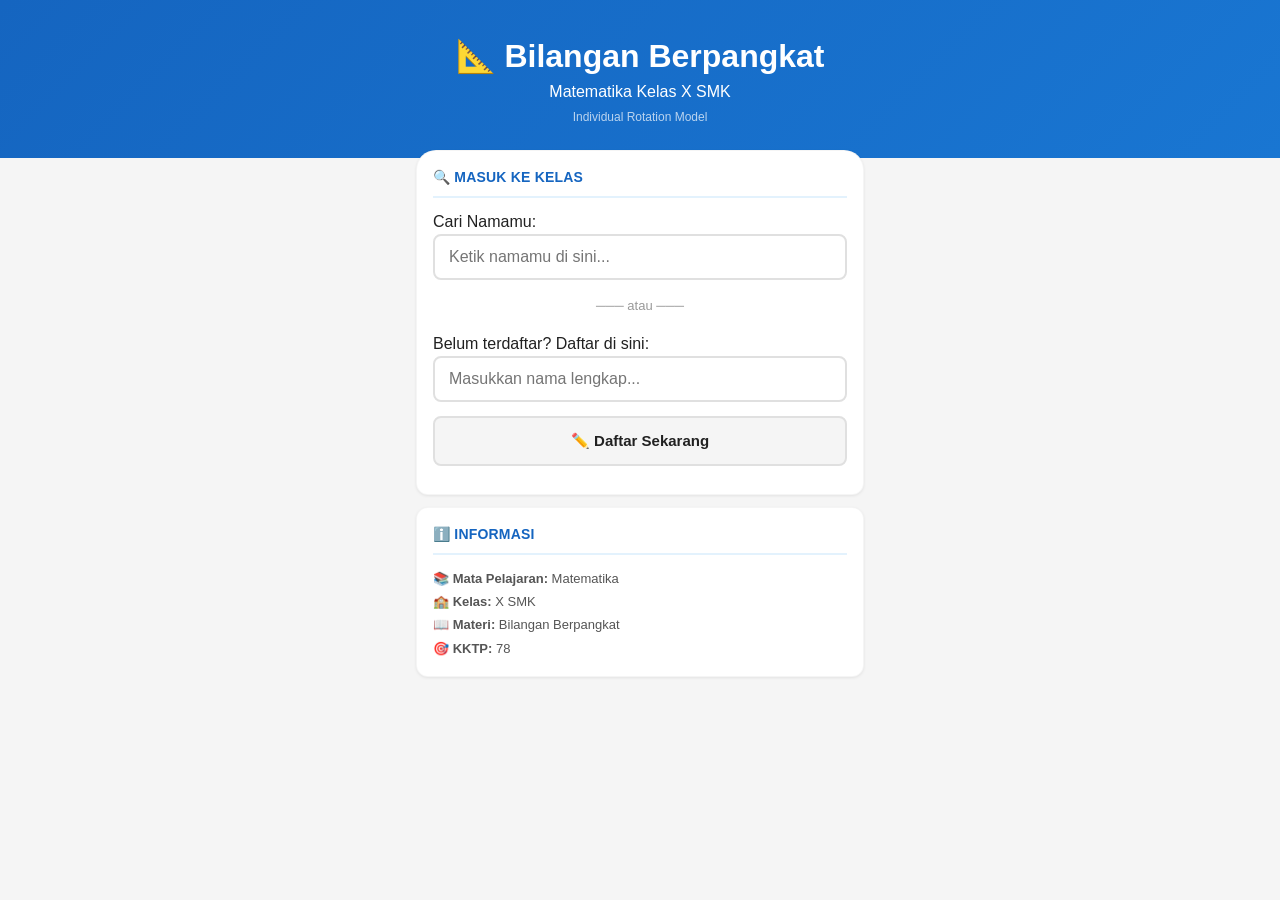
==== index.html @ 98e9d715 "Add files via upload" ====
<!DOCTYPE html>
<html lang="id">
<head>
  <meta charset="UTF-8">
  <meta name="viewport" 
    content="width=device-width, initial-scale=1.0">
  <title>Login – Bilangan Berpangkat</title>
  <link rel="stylesheet" href="assets/css/style.css">
</head>
<body>

<!-- HERO -->
<div class="hero">
  <h1>📐 Bilangan Berpangkat</h1>
  <p>Matematika Kelas X SMK</p>
  <p style="font-size:12px;margin-top:4px;opacity:0.7">
    Individual Rotation Model
  </p>
</div>

<!-- KONTEN -->
<div class="container">

  <!-- CARD LOGIN -->
  <div class="card" style="margin-top:-20px;
    border-radius:20px 20px 12px 12px;">
    
    <div class="card-title">🔍 Masuk ke Kelas</div>
    
    <!-- SEARCH -->
    <div class="form-group">
      <label>Cari Namamu:</label>
      <input 
        type="text" 
        id="inputCari"
        class="form-control"
        placeholder="Ketik namamu di sini..."
        autocomplete="off"
        oninput="handleCari(this.value)"
      >
      
      <!-- Hasil pencarian -->
      <div class="search-results" id="hasilCari"></div>
    </div>
    
    <!-- Nama yang dipilih -->
    <div id="namaTerpilih" style="display:none">
      <div class="alert alert-success">
        <span>👤</span>
        <span id="textNamaTerpilih"></span>
        <button 
          onclick="batalPilih()" 
          style="margin-left:auto;background:none;
            border:none;cursor:pointer;color:inherit">
          ✕
        </button>
      </div>
      <button 
        class="btn btn-primary" 
        onclick="masuk()">
        🚀 Masuk Sekarang
      </button>
    </div>
    
    <!-- Divider -->
    <div style="text-align:center;color:#999;
      font-size:13px;margin:16px 0">
      ─── atau ───
    </div>
    
    <!-- DAFTAR BARU -->
    <div class="form-group">
      <label>Belum terdaftar? Daftar di sini:</label>
      <input 
        type="text" 
        id="inputDaftar"
        class="form-control"
        placeholder="Masukkan nama lengkap..."
        maxlength="50"
      >
    </div>
    
    <button 
      class="btn btn-secondary" 
      onclick="daftar()">
      ✏️ Daftar Sekarang
    </button>
    
    <!-- Status -->
    <div id="statusLogin" style="margin-top:12px"></div>
    
  </div>
  
  <!-- INFO -->
  <div class="card">
    <div class="card-title">ℹ️ Informasi</div>
    <div style="font-size:13px;color:#555;
      line-height:1.8">
      <p>📚 <strong>Mata Pelajaran:</strong> Matematika</p>
      <p>🏫 <strong>Kelas:</strong> X SMK</p>
      <p>📖 <strong>Materi:</strong> Bilangan Berpangkat</p>
      <p>🎯 <strong>KKTP:</strong> 78</p>
    </div>
  </div>
  
</div>

<script src="assets/js/config.js"></script>
<script src="assets/js/api.js"></script>
<script src="assets/js/main.js"></script>
<script>

// Cek jika sudah login
window.onload = function() {
  const nama = APP.getSiswa();
  if (nama) {
    APP.goTo('dashboard.html');
  }
};

let namaTerpilih = '';
let debounceTimer;

// Handle input pencarian
async function handleCari(value) {
  clearTimeout(debounceTimer);
  batalPilih();
  
  const hasilEl = document.getElementById('hasilCari');
  
  if (value.length < 2) {
    hasilEl.classList.remove('show');
    hasilEl.innerHTML = '';
    return;
  }
  
  debounceTimer = setTimeout(async () => {
    hasilEl.innerHTML = `
      <div class="search-item" style="color:#999">
        🔍 Mencari...
      </div>
    `;
    hasilEl.classList.add('show');
    
    const result = await API.cariSiswa(value);
    
    if (result.status === 'success' && result.data.length > 0) {
      hasilEl.innerHTML = result.data.map(s => `
        <div class="search-item" 
          onclick="pilihSiswa('${s.nama}')">
          👤 ${s.nama}
        </div>
      `).join('');
    } else {
      hasilEl.innerHTML = `
        <div class="search-item" style="color:#999">
          😔 Nama tidak ditemukan. 
          Silakan daftar di bawah.
        </div>
      `;
    }
  }, 400);
}

// Pilih siswa dari hasil pencarian
function pilihSiswa(nama) {
  namaTerpilih = nama;
  document.getElementById('inputCari').value = nama;
  document.getElementById('hasilCari')
    .classList.remove('show');
  
  document.getElementById('textNamaTerpilih')
    .textContent = `Halo, ${nama}! 👋`;
  document.getElementById('namaTerpilih')
    .style.display = 'block';
}

// Batal pilih
function batalPilih() {
  namaTerpilih = '';
  document.getElementById('namaTerpilih')
    .style.display = 'none';
}

// Masuk
async function masuk() {
  if (!namaTerpilih) {
    APP.showToast('Pilih nama terlebih dahulu!', 'error');
    return;
  }
  
  APP.showLoading('statusLogin', 'Masuk...');
  APP.setSiswa(namaTerpilih);
  APP.goTo('dashboard.html');
}

// Daftar baru
async function daftar() {
  const nama = document.getElementById('inputDaftar')
    .value.trim();
  
  if (!nama || nama.length < 3) {
    APP.showError('statusLogin', 
      'Nama minimal 3 karakter');
    return;
  }
  
  APP.showLoading('statusLogin', 'Mendaftar...');
  
  const result = await API.daftarSiswa(nama);
  
  if (result.status === 'success' || 
      result.status === 'exists') {
    APP.showSuccess('statusLogin', 
      `✅ ${result.message}`);
    
    setTimeout(() => {
      APP.setSiswa(nama);
      APP.goTo('dashboard.html');
    }, 1000);
  } else {
    APP.showError('statusLogin', result.message);
  }
}

// Tutup hasil pencarian saat klik luar
document.addEventListener('click', function(e) {
  const hasilEl = document.getElementById('hasilCari');
  if (!e.target.closest('#inputCari') && 
      !e.target.closest('#hasilCari')) {
    hasilEl.classList.remove('show');
  }
});

</script>
</body>
</html>
---- assets/css/style.css ----
/* ============================================
   STYLE.CSS
   Mobile-First Design - Individual Rotation Model
   Tanpa Emoji - Clean UI
   ============================================ */

/* === RESET === */
*, *::before, *::after {
  margin: 0;
  padding: 0;
  box-sizing: border-box;
  -webkit-tap-highlight-color: transparent;
}

:root {
  --primary: #1565C0;
  --primary-dark: #0D47A1;
  --primary-light: #E3F2FD;
  --secondary: #FF8F00;
  --success: #2E7D32;
  --success-light: #E8F5E9;
  --error: #C62828;
  --error-light: #FFEBEE;
  --warning: #EF6C00;
  --warning-light: #FFF3E0;
  --text: #212121;
  --text-secondary: #757575;
  --text-hint: #9E9E9E;
  --border: #E0E0E0;
  --bg: #F5F5F5;
  --white: #FFFFFF;
  --shadow-sm: 0 1px 3px rgba(0,0,0,0.08);
  --shadow: 0 2px 6px rgba(0,0,0,0.1);
  --shadow-lg: 0 4px 12px rgba(0,0,0,0.12);
  --radius: 12px;
  --radius-sm: 8px;
  --radius-xs: 6px;
  --font: -apple-system, BlinkMacSystemFont,
    'Segoe UI', Roboto, Oxygen, Ubuntu, sans-serif;
  --safe-top: env(safe-area-inset-top, 0px);
  --safe-bottom: env(safe-area-inset-bottom, 0px);
}

html {
  font-size: 16px;
  -webkit-text-size-adjust: 100%;
}

body {
  font-family: var(--font);
  background: var(--bg);
  color: var(--text);
  min-height: 100vh;
  min-height: 100dvh;
  line-height: 1.5;
  overflow-x: hidden;
  padding-bottom: var(--safe-bottom);
}

/* === HEADER (Mobile Sticky) === */
.header {
  background: var(--primary);
  color: var(--white);
  padding: calc(12px + var(--safe-top)) 16px 12px;
  display: flex;
  align-items: center;
  justify-content: space-between;
  position: sticky;
  top: 0;
  z-index: 100;
  box-shadow: var(--shadow);
}

.header-left {
  flex: 1;
  min-width: 0;
}

.header-title {
  font-size: 16px;
  font-weight: 700;
  white-space: nowrap;
  overflow: hidden;
  text-overflow: ellipsis;
}

.header-sub {
  font-size: 11px;
  opacity: 0.8;
  margin-top: 1px;
}

.btn-back, .btn-header {
  background: rgba(255,255,255,0.15);
  border: none;
  color: var(--white);
  padding: 8px 14px;
  border-radius: 20px;
  cursor: pointer;
  font-size: 13px;
  font-weight: 600;
  font-family: var(--font);
  white-space: nowrap;
  transition: background 0.2s;
  -webkit-appearance: none;
}

.btn-back:active, .btn-header:active {
  background: rgba(255,255,255,0.25);
}

/* === CONTAINER (Mobile) === */
.container {
  width: 100%;
  max-width: 480px;
  margin: 0 auto;
  padding: 12px 16px;
}

.container-wide {
  width: 100%;
  max-width: 768px;
  margin: 0 auto;
  padding: 12px 16px;
}

/* === CARD === */
.card {
  background: var(--white);
  border-radius: var(--radius);
  padding: 16px;
  margin-bottom: 12px;
  box-shadow: var(--shadow-sm);
  border: 1px solid rgba(0,0,0,0.04);
}

.card-title {
  font-size: 14px;
  font-weight: 700;
  color: var(--primary);
  margin-bottom: 12px;
  padding-bottom: 8px;
  border-bottom: 2px solid var(--primary-light);
  letter-spacing: 0.2px;
  text-transform: uppercase;
}

/* === HERO === */
.hero {
  background: linear-gradient(135deg, var(--primary), #1976D2);
  color: var(--white);
  padding: calc(32px + var(--safe-top)) 20px 32px;
  text-align: center;
}

.hero-title {
  font-size: 22px;
  font-weight: 800;
  margin-bottom: 4px;
}

.hero-sub {
  font-size: 13px;
  opacity: 0.85;
}

.hero-badge {
  display: inline-block;
  background: rgba(255,255,255,0.2);
  padding: 4px 12px;
  border-radius: 20px;
  font-size: 11px;
  margin-top: 8px;
  letter-spacing: 0.5px;
}

/* === FORM === */
.form-group {
  margin-bottom: 14px;
}

.form-label {
  display: block;
  font-size: 13px;
  font-weight: 600;
  color: var(--text-secondary);
  margin-bottom: 6px;
}

.form-control {
  width: 100%;
  padding: 12px 14px;
  border: 2px solid var(--border);
  border-radius: var(--radius-sm);
  font-size: 16px;
  font-family: var(--font);
  background: var(--white);
  color: var(--text);
  transition: border-color 0.2s;
  -webkit-appearance: none;
  appearance: none;
}

.form-control:focus {
  outline: none;
  border-color: var(--primary);
  box-shadow: 0 0 0 3px var(--primary-light);
}

textarea.form-control {
  resize: vertical;
  min-height: 80px;
  line-height: 1.5;
}

/* === BUTTONS === */
.btn {
  display: flex;
  align-items: center;
  justify-content: center;
  gap: 6px;
  padding: 14px 20px;
  border: none;
  border-radius: var(--radius-sm);
  font-size: 15px;
  font-weight: 600;
  cursor: pointer;
  width: 100%;
  font-family: var(--font);
  transition: transform 0.1s, opacity 0.2s;
  -webkit-appearance: none;
  text-decoration: none;
  line-height: 1.2;
}

.btn:active {
  transform: scale(0.98);
}

.btn-primary {
  background: var(--primary);
  color: var(--white);
}

.btn-secondary {
  background: var(--bg);
  color: var(--text);
  border: 2px solid var(--border);
}

.btn-success {
  background: var(--success);
  color: var(--white);
}

.btn-error {
  background: var(--error);
  color: var(--white);
}

.btn-outline {
  background: transparent;
  color: var(--primary);
  border: 2px solid var(--primary);
}

.btn-sm {
  padding: 8px 14px;
  font-size: 13px;
  width: auto;
  display: inline-flex;
}

.btn:disabled {
  opacity: 0.5;
  pointer-events: none;
}

.btn-row {
  display: flex;
  gap: 8px;
}

.btn-row .btn {
  flex: 1;
}

/* === BADGE === */
.badge {
  display: inline-block;
  padding: 3px 10px;
  border-radius: 20px;
  font-size: 11px;
  font-weight: 700;
  letter-spacing: 0.3px;
  white-space: nowrap;
  vertical-align: middle;
}

.badge-primary { background: var(--primary-light); color: var(--primary); }
.badge-success { background: var(--success-light); color: var(--success); }
.badge-error   { background: var(--error-light); color: var(--error); }
.badge-warning { background: var(--warning-light); color: var(--warning); }
.badge-gray    { background: #EEEEEE; color: var(--text-secondary); }
.badge-fill-success { background: var(--success); color: white; }
.badge-fill-error   { background: var(--error); color: white; }
.badge-fill-primary { background: var(--primary); color: white; }

/* === ALERT === */
.alert {
  padding: 12px 14px;
  border-radius: var(--radius-sm);
  margin-bottom: 12px;
  font-size: 13px;
  line-height: 1.5;
  display: flex;
  align-items: flex-start;
  gap: 10px;
}

.alert-icon {
  width: 20px;
  height: 20px;
  border-radius: 50%;
  display: flex;
  align-items: center;
  justify-content: center;
  font-size: 11px;
  font-weight: 700;
  flex-shrink: 0;
  margin-top: 1px;
}

.alert-success { background: var(--success-light); color: var(--success); }
.alert-success .alert-icon { background: var(--success); color: white; }

.alert-error   { background: var(--error-light); color: var(--error); }
.alert-error .alert-icon { background: var(--error); color: white; }

.alert-warning { background: var(--warning-light); color: var(--warning); }
.alert-warning .alert-icon { background: var(--warning); color: white; }

.alert-info    { background: var(--primary-light); color: var(--primary); }
.alert-info .alert-icon { background: var(--primary); color: white; }

/* === LOADING === */
.loading {
  text-align: center;
  padding: 40px 16px;
  color: var(--text-hint);
}

.spinner {
  width: 32px;
  height: 32px;
  border: 3px solid var(--primary-light);
  border-top-color: var(--primary);
  border-radius: 50%;
  animation: spin 0.7s linear infinite;
  margin: 0 auto 10px;
}

@keyframes spin {
  to { transform: rotate(360deg); }
}

.loading-text {
  font-size: 13px;
}

/* === TOAST === */
.toast {
  position: fixed;
  bottom: calc(20px + var(--safe-bottom));
  left: 16px;
  right: 16px;
  max-width: 400px;
  margin: 0 auto;
  background: var(--text);
  color: var(--white);
  padding: 14px 18px;
  border-radius: var(--radius-sm);
  font-size: 14px;
  z-index: 9999;
  transform: translateY(100px);
  opacity: 0;
  transition: all 0.3s;
  text-align: center;
  box-shadow: var(--shadow-lg);
}

.toast.show {
  transform: translateY(0);
  opacity: 1;
}

.toast-success { background: var(--success); }
.toast-error   { background: var(--error); }

/* === SEARCH === */
.search-box {
  position: relative;
}

.search-results {
  position: absolute;
  left: 0;
  right: 0;
  top: 100%;
  background: var(--white);
  border: 2px solid var(--primary);
  border-top: none;
  border-radius: 0 0 var(--radius-sm) var(--radius-sm);
  max-height: 200px;
  overflow-y: auto;
  z-index: 50;
  display: none;
  box-shadow: var(--shadow-lg);
  -webkit-overflow-scrolling: touch;
}

.search-results.show {
  display: block;
}

.search-item {
  padding: 14px 16px;
  cursor: pointer;
  border-bottom: 1px solid #f5f5f5;
  font-size: 15px;
  transition: background 0.15s;
}

.search-item:active {
  background: var(--primary-light);
}

.search-item:last-child {
  border-bottom: none;
}

.search-hint {
  padding: 14px 16px;
  font-size: 13px;
  color: var(--text-hint);
  text-align: center;
}

/* === DIVIDER === */
.divider {
  display: flex;
  align-items: center;
  gap: 12px;
  margin: 16px 0;
  color: var(--text-hint);
  font-size: 12px;
}

.divider::before, .divider::after {
  content: '';
  flex: 1;
  height: 1px;
  background: var(--border);
}

/* === SELECTED NAME === */
.selected-name {
  display: flex;
  align-items: center;
  gap: 10px;
  padding: 12px 14px;
  background: var(--success-light);
  border: 2px solid var(--success);
  border-radius: var(--radius-sm);
  margin-bottom: 12px;
}

.selected-name-text {
  flex: 1;
  font-size: 14px;
  font-weight: 600;
  color: var(--success);
}

.selected-name-close {
  background: none;
  border: none;
  color: var(--success);
  font-size: 18px;
  cursor: pointer;
  padding: 4px;
  line-height: 1;
}

/* === PROGRESS BAR === */
.progress-bar {
  background: #E0E0E0;
  border-radius: 10px;
  height: 6px;
  overflow: hidden;
}

.progress-fill {
  height: 100%;
  border-radius: 10px;
  background: var(--primary);
  transition: width 0.4s ease;
}

.progress-label {
  display: flex;
  justify-content: space-between;
  font-size: 12px;
  color: var(--text-hint);
  margin-bottom: 4px;
}

/* === STATS === */
.stats-row {
  display: grid;
  grid-template-columns: repeat(3, 1fr);
  gap: 8px;
}

.stat-box {
  background: var(--white);
  border: 1px solid var(--border);
  border-radius: var(--radius-sm);
  padding: 12px 8px;
  text-align: center;
}

.stat-value {
  font-size: 24px;
  font-weight: 800;
  line-height: 1.2;
}

.stat-label {
  font-size: 10px;
  color: var(--text-hint);
  margin-top: 2px;
  text-transform: uppercase;
  letter-spacing: 0.5px;
}

/* === SESI CARD === */
.sesi-item {
  border: 2px solid var(--border);
  border-radius: var(--radius-sm);
  padding: 14px;
  margin-bottom: 8px;
  transition: all 0.2s;
}

.sesi-item.aktif {
  border-color: var(--primary);
  background: var(--primary-light);
}

.sesi-item.selesai {
  border-color: var(--success);
  background: var(--success-light);
  opacity: 0.85;
}

.sesi-header {
  display: flex;
  align-items: center;
  justify-content: space-between;
  margin-bottom: 4px;
}

.sesi-label {
  font-size: 11px;
  font-weight: 700;
  color: var(--text-hint);
  text-transform: uppercase;
  letter-spacing: 0.5px;
}

.sesi-name {
  font-size: 14px;
  font-weight: 600;
  color: var(--text);
}

.sesi-hint {
  font-size: 12px;
  color: var(--text-hint);
  margin-top: 4px;
}

/* === SOAL === */
.soal-item {
  background: var(--white);
  border: 1px solid var(--border);
  border-radius: var(--radius);
  padding: 16px;
  margin-bottom: 12px;
}

.soal-number {
  font-size: 11px;
  font-weight: 700;
  color: var(--primary);
  text-transform: uppercase;
  letter-spacing: 0.5px;
  margin-bottom: 8px;
}

.soal-text {
  font-size: 15px;
  line-height: 1.6;
  margin-bottom: 14px;
  color: var(--text);
}

.opsi-list {
  list-style: none;
}

.opsi-item {
  margin-bottom: 6px;
}

.opsi-item input[type="radio"] {
  display: none;
}

.opsi-label {
  display: flex;
  align-items: center;
  gap: 10px;
  padding: 12px 14px;
  border: 2px solid var(--border);
  border-radius: var(--radius-sm);
  cursor: pointer;
  font-size: 14px;
  transition: all 0.15s;
  -webkit-user-select: none;
  user-select: none;
}

.opsi-label:active {
  transform: scale(0.98);
}

.opsi-letter {
  width: 28px;
  height: 28px;
  border-radius: 50%;
  background: var(--bg);
  display: flex;
  align-items: center;
  justify-content: center;
  font-weight: 700;
  font-size: 13px;
  color: var(--text-secondary);
  flex-shrink: 0;
  transition: all 0.15s;
}

.opsi-item input:checked + .opsi-label {
  border-color: var(--primary);
  background: var(--primary-light);
}

.opsi-item input:checked + .opsi-label .opsi-letter {
  background: var(--primary);
  color: var(--white);
}

/* === PERTEMUAN STATUS === */
.pertemuan-item {
  display: flex;
  align-items: center;
  gap: 12px;
  padding: 12px;
  border: 2px solid var(--border);
  border-radius: var(--radius-sm);
  margin-bottom: 8px;
  transition: border-color 0.2s;
}

.pertemuan-item.aktif {
  border-color: var(--primary);
}

.pertemuan-item.selesai {
  border-color: var(--success);
}

.pertemuan-icon {
  width: 36px;
  height: 36px;
  border-radius: 50%;
  display: flex;
  align-items: center;
  justify-content: center;
  font-size: 14px;
  font-weight: 700;
  flex-shrink: 0;
}

.pertemuan-icon.locked { background: #EEE; color: var(--text-hint); }
.pertemuan-icon.open   { background: var(--primary-light); color: var(--primary); }
.pertemuan-icon.active { background: var(--primary); color: var(--white); }
.pertemuan-icon.done   { background: var(--success); color: var(--white); }

.pertemuan-info {
  flex: 1;
  min-width: 0;
}

.pertemuan-title {
  font-size: 14px;
  font-weight: 600;
}

.pertemuan-desc {
  font-size: 11px;
  color: var(--text-hint);
  white-space: nowrap;
  overflow: hidden;
  text-overflow: ellipsis;
}

/* === CTA BOX === */
.cta-box {
  padding: 16px;
  border-radius: var(--radius);
  border: 2px solid;
  margin-bottom: 12px;
}

.cta-box-label {
  font-size: 11px;
  font-weight: 700;
  text-transform: uppercase;
  letter-spacing: 0.5px;
  margin-bottom: 4px;
}

.cta-box-text {
  font-size: 14px;
  font-weight: 600;
  margin-bottom: 10px;
}

/* === RESULT BOX === */
.result-card {
  text-align: center;
  padding: 24px 16px;
  border: 3px solid;
  border-radius: var(--radius);
  margin-bottom: 12px;
}

.result-score {
  font-size: 48px;
  font-weight: 800;
  line-height: 1;
  margin-bottom: 4px;
}

.result-label {
  font-size: 13px;
  color: var(--text-secondary);
  margin-bottom: 12px;
}

.result-detail {
  text-align: left;
  font-size: 13px;
  margin: 16px 0;
}

.result-row {
  display: flex;
  align-items: center;
  gap: 8px;
  padding: 8px 0;
  border-bottom: 1px solid #f0f0f0;
}

.result-row:last-child {
  border-bottom: none;
}

.result-num {
  width: 50px;
  color: var(--text-hint);
  font-size: 12px;
}

.result-check {
  margin-left: auto;
  width: 20px;
  height: 20px;
  border-radius: 50%;
  display: flex;
  align-items: center;
  justify-content: center;
  font-size: 11px;
  font-weight: 700;
  color: white;
}

.result-check.benar { background: var(--success); }
.result-check.salah { background: var(--error); }

/* === REFLEKSI OPTIONS === */
.refleksi-option {
  display: flex;
  align-items: center;
  gap: 10px;
  padding: 14px;
  border: 2px solid var(--border);
  border-radius: var(--radius-sm);
  cursor: pointer;
  margin-bottom: 6px;
  font-size: 14px;
  transition: all 0.15s;
  -webkit-user-select: none;
  user-select: none;
}

.refleksi-option:active {
  transform: scale(0.98);
}

.refleksi-option.selected {
  border-color: var(--primary);
  background: var(--primary-light);
  font-weight: 600;
}

.refleksi-dot {
  width: 18px;
  height: 18px;
  border-radius: 50%;
  border: 2px solid var(--border);
  flex-shrink: 0;
  transition: all 0.15s;
}

.refleksi-option.selected .refleksi-dot {
  border-color: var(--primary);
  background: var(--primary);
  box-shadow: inset 0 0 0 3px white;
}

/* === TABLE (Guru) === */
.table-wrap {
  overflow-x: auto;
  -webkit-overflow-scrolling: touch;
  border-radius: var(--radius-sm);
  border: 1px solid var(--border);
}

table {
  width: 100%;
  border-collapse: collapse;
  font-size: 12px;
  white-space: nowrap;
}

th {
  background: var(--primary);
  color: var(--white);
  padding: 10px 12px;
  text-align: left;
  font-weight: 600;
  font-size: 11px;
  text-transform: uppercase;
  letter-spacing: 0.3px;
  position: sticky;
  top: 0;
}

td {
  padding: 10px 12px;
  border-bottom: 1px solid #f0f0f0;
}

tr:nth-child(even) td {
  background: #FAFAFA;
}

/* === GURU CONTROL === */
.guru-control {
  display: grid;
  grid-template-columns: repeat(3, 1fr);
  gap: 8px;
}

.guru-p-card {
  border: 2px solid var(--border);
  border-radius: var(--radius-sm);
  padding: 12px;
  text-align: center;
  transition: border-color 0.2s;
}

.guru-p-card.open {
  border-color: var(--success);
}

.guru-p-title {
  font-size: 13px;
  font-weight: 700;
  margin-bottom: 2px;
}

.guru-p-desc {
  font-size: 10px;
  color: var(--text-hint);
  margin-bottom: 8px;
  line-height: 1.3;
}

.guru-p-actions {
  display: flex;
  gap: 4px;
}

.guru-p-actions .btn-sm {
  flex: 1;
  padding: 6px 8px;
  font-size: 11px;
}

/* === INTERAKTIF === */
.interaktif {
  background: #F8F9FF;
  border: 2px solid #C5CAE9;
  border-radius: var(--radius);
  padding: 16px;
  margin: 14px 0;
}

.interaktif-title {
  font-size: 13px;
  font-weight: 700;
  color: #3949AB;
  margin-bottom: 10px;
  text-transform: uppercase;
  letter-spacing: 0.3px;
}

.input-row {
  display: flex;
  gap: 8px;
  align-items: center;
  flex-wrap: wrap;
  margin-bottom: 10px;
}

.input-num {
  width: 70px;
  padding: 10px;
  border: 2px solid #C5CAE9;
  border-radius: var(--radius-xs);
  font-size: 16px;
  text-align: center;
  font-family: var(--font);
  -webkit-appearance: none;
}

.input-num:focus {
  outline: none;
  border-color: #3949AB;
}

.result-display {
  background: var(--white);
  border: 2px solid #C5CAE9;
  border-radius: var(--radius-sm);
  padding: 14px;
  font-size: 15px;
  min-height: 48px;
  color: #1A237E;
  line-height: 1.6;
}

/* === FORMULA === */
.formula {
  background: #F8F9FF;
  border: 2px solid var(--primary-light);
  border-radius: var(--radius-sm);
  padding: 14px;
  margin: 12px 0;
  font-family: 'Courier New', monospace;
  font-size: 15px;
  text-align: center;
  color: var(--primary-dark);
  line-height: 1.8;
}

.info-box {
  background: #FFF9C4;
  border-left: 4px solid #F9A825;
  border-radius: 0 var(--radius-xs) var(--radius-xs) 0;
  padding: 12px 14px;
  margin: 12px 0;
  font-size: 13px;
  line-height: 1.5;
}

.info-box.penting {
  background: var(--error-light);
  border-left-color: var(--error);
}

/* === MATERI SECTION === */
.materi-heading {
  font-size: 14px;
  font-weight: 700;
  color: var(--primary);
  padding: 10px 14px;
  background: var(--primary-light);
  border-left: 4px solid var(--primary);
  border-radius: 0 var(--radius-xs) var(--radius-xs) 0;
  margin: 16px 0 12px;
}

.materi-text {
  font-size: 14px;
  line-height: 1.7;
  color: var(--text);
  margin-bottom: 12px;
}

.materi-table {
  width: 100%;
  font-size: 13px;
  margin: 12px 0;
  border-collapse: collapse;
}

.materi-table th {
  background: var(--primary-light);
  color: var(--primary);
  font-size: 12px;
}

.materi-table td {
  border: 1px solid var(--border);
  padding: 8px 10px;
  font-size: 13px;
}

/* === KUIS FEEDBACK === */
.feedback {
  padding: 10px 14px;
  border-radius: var(--radius-xs);
  font-size: 13px;
  margin-top: 8px;
  display: none;
}

.feedback.show {
  display: block;
}

.feedback.benar {
  background: var(--success-light);
  color: var(--success);
}

.feedback.salah {
  background: var(--error-light);
  color: var(--error);
}

/* === BOTTOM SPACING === */
.bottom-space {
  height: calc(20px + var(--safe-bottom));
}

/* === UTILITY === */
.text-center { text-align: center; }
.text-sm { font-size: 13px; }
.text-xs { font-size: 11px; }
.text-hint { color: var(--text-hint); }
.text-success { color: var(--success); }
.text-error { color: var(--error); }
.text-primary { color: var(--primary); }
.text-bold { font-weight: 700; }
.mt-4 { margin-top: 4px; }
.mt-8 { margin-top: 8px; }
.mt-12 { margin-top: 12px; }
.mt-16 { margin-top: 16px; }
.mb-8 { margin-bottom: 8px; }
.mb-12 { margin-bottom: 12px; }
.mb-16 { margin-bottom: 16px; }
.gap-8 { gap: 8px; }
.hidden { display: none; }
.flex { display: flex; }
.flex-center { display:flex; align-items:center; justify-content:center; }
.flex-between { display:flex; align-items:center; justify-content:space-between; }
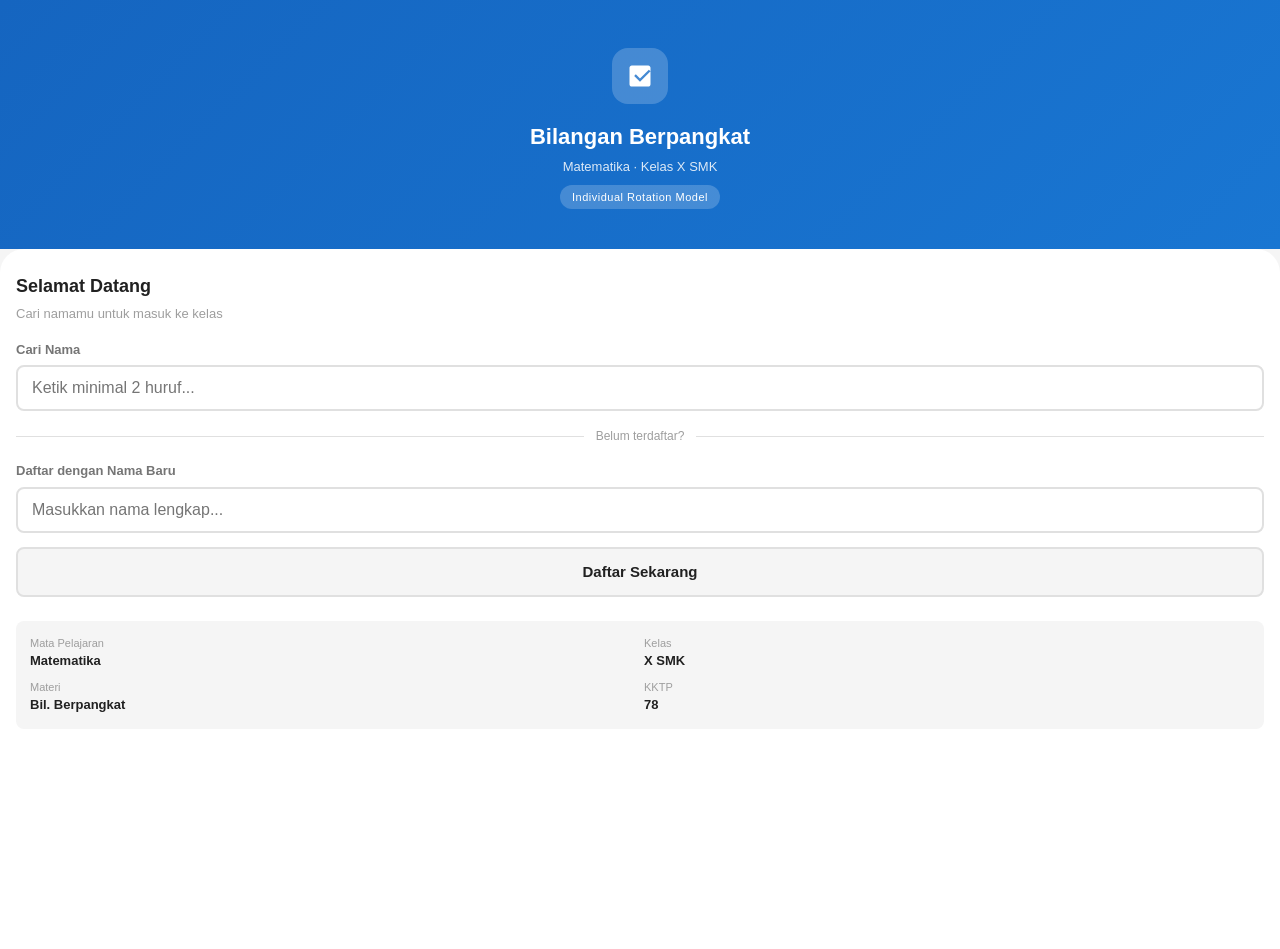
==== commit 225c5cce: "Add files via upload" ====
--- a/index.html
+++ b/index.html
@@ -3,106 +3,176 @@
 <head>
   <meta charset="UTF-8">
   <meta name="viewport" 
-    content="width=device-width, initial-scale=1.0">
-  <title>Login – Bilangan Berpangkat</title>
+    content="width=device-width, initial-scale=1.0, 
+    viewport-fit=cover">
+  <meta name="theme-color" content="#1565C0">
+  <meta name="mobile-web-app-capable" content="yes">
+  <meta name="apple-mobile-web-app-capable" content="yes">
+  <meta name="apple-mobile-web-app-status-bar-style" 
+    content="black-translucent">
+  <title>Bilangan Berpangkat</title>
   <link rel="stylesheet" href="assets/css/style.css">
+  <style>
+    body {
+      background: var(--primary);
+    }
+    .page {
+      background: var(--bg);
+      min-height: 100vh;
+      min-height: 100dvh;
+    }
+    .hero {
+      padding: calc(48px + env(safe-area-inset-top))
+        24px 40px;
+    }
+    .login-sheet {
+      background: var(--white);
+      border-radius: 24px 24px 0 0;
+      padding: 24px 16px;
+      padding-bottom: calc(24px + 
+        env(safe-area-inset-bottom));
+      min-height: calc(100vh - 200px);
+    }
+    .app-icon {
+      width: 56px;
+      height: 56px;
+      background: rgba(255,255,255,0.2);
+      border-radius: 16px;
+      margin: 0 auto 16px;
+      display: flex;
+      align-items: center;
+      justify-content: center;
+    }
+    .app-icon svg {
+      width: 28px;
+      height: 28px;
+      fill: white;
+    }
+  </style>
 </head>
 <body>
-
-<!-- HERO -->
-<div class="hero">
-  <h1>📐 Bilangan Berpangkat</h1>
-  <p>Matematika Kelas X SMK</p>
-  <p style="font-size:12px;margin-top:4px;opacity:0.7">
-    Individual Rotation Model
-  </p>
-</div>
-
-<!-- KONTEN -->
-<div class="container">
-
-  <!-- CARD LOGIN -->
-  <div class="card" style="margin-top:-20px;
-    border-radius:20px 20px 12px 12px;">
-    
-    <div class="card-title">🔍 Masuk ke Kelas</div>
-    
-    <!-- SEARCH -->
+<div class="page">
+
+  <!-- HERO -->
+  <div class="hero">
+    <div class="app-icon">
+      <svg viewBox="0 0 24 24">
+        <path d="M19 3H5c-1.1 0-2 .9-2 
+          2v14c0 1.1.9 2 2 2h14c1.1 0 
+          2-.9 2-2V5c0-1.1-.9-2-2-2zm-7 
+          14l-5-5 1.41-1.41L12 
+          14.17l7.59-7.59L21 8l-9 9z"/>
+      </svg>
+    </div>
+    <div class="hero-title">Bilangan Berpangkat</div>
+    <div class="hero-sub">Matematika &middot; Kelas X SMK</div>
+    <div class="hero-badge">Individual Rotation Model</div>
+  </div>
+
+  <!-- LOGIN SHEET -->
+  <div class="login-sheet">
+
+    <!-- CARI NAMA -->
+    <div class="mb-16">
+      <div style="font-size:18px;font-weight:800;
+        color:var(--text);margin-bottom:4px">
+        Selamat Datang
+      </div>
+      <div class="text-sm text-hint mb-16">
+        Cari namamu untuk masuk ke kelas
+      </div>
+
+      <!-- SEARCH INPUT -->
+      <div class="search-box form-group">
+        <label class="form-label">Cari Nama</label>
+        <input
+          type="text"
+          id="inputCari"
+          class="form-control"
+          placeholder="Ketik minimal 2 huruf..."
+          autocomplete="off"
+          autocorrect="off"
+          autocapitalize="words"
+          spellcheck="false"
+          oninput="handleCari(this.value)"
+        >
+        <div class="search-results" id="hasilCari"></div>
+      </div>
+
+      <!-- NAMA TERPILIH -->
+      <div id="namaTerpilih" class="hidden">
+        <div class="selected-name">
+          <svg width="18" height="18" 
+            viewBox="0 0 24 24" 
+            fill="var(--success)">
+            <path d="M12 12c2.21 0 4-1.79 
+              4-4s-1.79-4-4-4-4 1.79-4 
+              4 1.79 4 4 4zm0 2c-2.67 
+              0-8 1.34-8 4v2h16v-2c0-2.66
+              -5.33-4-8-4z"/>
+          </svg>
+          <span class="selected-name-text" 
+            id="textNamaTerpilih"></span>
+          <button class="selected-name-close" 
+            onclick="batalPilih()">
+            &times;
+          </button>
+        </div>
+        <button class="btn btn-primary" 
+          onclick="masuk()">
+          Masuk Sekarang
+        </button>
+      </div>
+    </div>
+
+    <!-- STATUS -->
+    <div id="statusLogin"></div>
+
+    <!-- DIVIDER -->
+    <div class="divider">Belum terdaftar?</div>
+
+    <!-- DAFTAR -->
     <div class="form-group">
-      <label>Cari Namamu:</label>
-      <input 
-        type="text" 
-        id="inputCari"
-        class="form-control"
-        placeholder="Ketik namamu di sini..."
-        autocomplete="off"
-        oninput="handleCari(this.value)"
-      >
-      
-      <!-- Hasil pencarian -->
-      <div class="search-results" id="hasilCari"></div>
-    </div>
-    
-    <!-- Nama yang dipilih -->
-    <div id="namaTerpilih" style="display:none">
-      <div class="alert alert-success">
-        <span>👤</span>
-        <span id="textNamaTerpilih"></span>
-        <button 
-          onclick="batalPilih()" 
-          style="margin-left:auto;background:none;
-            border:none;cursor:pointer;color:inherit">
-          ✕
-        </button>
-      </div>
-      <button 
-        class="btn btn-primary" 
-        onclick="masuk()">
-        🚀 Masuk Sekarang
-      </button>
-    </div>
-    
-    <!-- Divider -->
-    <div style="text-align:center;color:#999;
-      font-size:13px;margin:16px 0">
-      ─── atau ───
-    </div>
-    
-    <!-- DAFTAR BARU -->
-    <div class="form-group">
-      <label>Belum terdaftar? Daftar di sini:</label>
-      <input 
-        type="text" 
+      <label class="form-label">Daftar dengan Nama Baru</label>
+      <input
+        type="text"
         id="inputDaftar"
         class="form-control"
         placeholder="Masukkan nama lengkap..."
+        autocorrect="off"
+        autocapitalize="words"
         maxlength="50"
       >
     </div>
-    
-    <button 
-      class="btn btn-secondary" 
-      onclick="daftar()">
-      ✏️ Daftar Sekarang
+    <button class="btn btn-secondary" onclick="daftar()">
+      Daftar Sekarang
     </button>
-    
-    <!-- Status -->
-    <div id="statusLogin" style="margin-top:12px"></div>
-    
+
+    <!-- INFO -->
+    <div style="margin-top:24px;padding:14px;
+      background:var(--bg);border-radius:var(--radius-sm);
+      display:grid;grid-template-columns:1fr 1fr;gap:8px">
+      <div>
+        <div class="text-xs text-hint">Mata Pelajaran</div>
+        <div class="text-sm text-bold">Matematika</div>
+      </div>
+      <div>
+        <div class="text-xs text-hint">Kelas</div>
+        <div class="text-sm text-bold">X SMK</div>
+      </div>
+      <div>
+        <div class="text-xs text-hint">Materi</div>
+        <div class="text-sm text-bold">Bil. Berpangkat</div>
+      </div>
+      <div>
+        <div class="text-xs text-hint">KKTP</div>
+        <div class="text-sm text-bold">78</div>
+      </div>
+    </div>
+
+    <div class="bottom-space"></div>
   </div>
-  
-  <!-- INFO -->
-  <div class="card">
-    <div class="card-title">ℹ️ Informasi</div>
-    <div style="font-size:13px;color:#555;
-      line-height:1.8">
-      <p>📚 <strong>Mata Pelajaran:</strong> Matematika</p>
-      <p>🏫 <strong>Kelas:</strong> X SMK</p>
-      <p>📖 <strong>Materi:</strong> Bilangan Berpangkat</p>
-      <p>🎯 <strong>KKTP:</strong> 78</p>
-    </div>
-  </div>
-  
+
 </div>
 
 <script src="assets/js/config.js"></script>
@@ -110,125 +180,104 @@
 <script src="assets/js/main.js"></script>
 <script>
 
-// Cek jika sudah login
 window.onload = function() {
-  const nama = APP.getSiswa();
-  if (nama) {
-    APP.goTo('dashboard.html');
-  }
+  if (APP.getSiswa()) APP.goTo('dashboard.html');
 };
 
 let namaTerpilih = '';
-let debounceTimer;
-
-// Handle input pencarian
-async function handleCari(value) {
-  clearTimeout(debounceTimer);
+let debounce;
+
+async function handleCari(val) {
+  clearTimeout(debounce);
   batalPilih();
-  
-  const hasilEl = document.getElementById('hasilCari');
-  
-  if (value.length < 2) {
-    hasilEl.classList.remove('show');
-    hasilEl.innerHTML = '';
+
+  const el = document.getElementById('hasilCari');
+
+  if (val.length < 2) {
+    el.classList.remove('show');
+    el.innerHTML = '';
     return;
   }
-  
-  debounceTimer = setTimeout(async () => {
-    hasilEl.innerHTML = `
-      <div class="search-item" style="color:#999">
-        🔍 Mencari...
-      </div>
-    `;
-    hasilEl.classList.add('show');
-    
-    const result = await API.cariSiswa(value);
-    
-    if (result.status === 'success' && result.data.length > 0) {
-      hasilEl.innerHTML = result.data.map(s => `
+
+  el.innerHTML = `
+    <div class="search-hint">Mencari...</div>`;
+  el.classList.add('show');
+
+  debounce = setTimeout(async () => {
+    const res = await API.cariSiswa(val);
+
+    if (res.status === 'success' && res.data.length > 0) {
+      el.innerHTML = res.data.map(s => `
         <div class="search-item" 
           onclick="pilihSiswa('${s.nama}')">
-          👤 ${s.nama}
-        </div>
-      `).join('');
+          ${s.nama}
+        </div>`).join('');
     } else {
-      hasilEl.innerHTML = `
-        <div class="search-item" style="color:#999">
-          😔 Nama tidak ditemukan. 
-          Silakan daftar di bawah.
-        </div>
-      `;
+      el.innerHTML = `
+        <div class="search-hint">
+          Nama tidak ditemukan. Silakan daftar.
+        </div>`;
     }
   }, 400);
 }
 
-// Pilih siswa dari hasil pencarian
 function pilihSiswa(nama) {
   namaTerpilih = nama;
   document.getElementById('inputCari').value = nama;
   document.getElementById('hasilCari')
     .classList.remove('show');
-  
   document.getElementById('textNamaTerpilih')
-    .textContent = `Halo, ${nama}! 👋`;
+    .textContent = nama;
   document.getElementById('namaTerpilih')
-    .style.display = 'block';
-}
-
-// Batal pilih
+    .classList.remove('hidden');
+  document.getElementById('statusLogin').innerHTML = '';
+}
+
 function batalPilih() {
   namaTerpilih = '';
   document.getElementById('namaTerpilih')
-    .style.display = 'none';
-}
-
-// Masuk
-async function masuk() {
+    .classList.add('hidden');
+}
+
+function masuk() {
   if (!namaTerpilih) {
-    APP.showToast('Pilih nama terlebih dahulu!', 'error');
+    APP.showToast('Pilih nama terlebih dahulu', 'error');
     return;
   }
-  
-  APP.showLoading('statusLogin', 'Masuk...');
   APP.setSiswa(namaTerpilih);
   APP.goTo('dashboard.html');
 }
 
-// Daftar baru
 async function daftar() {
   const nama = document.getElementById('inputDaftar')
     .value.trim();
-  
-  if (!nama || nama.length < 3) {
-    APP.showError('statusLogin', 
+
+  if (nama.length < 3) {
+    APP.showError('statusLogin',
       'Nama minimal 3 karakter');
     return;
   }
-  
+
   APP.showLoading('statusLogin', 'Mendaftar...');
-  
-  const result = await API.daftarSiswa(nama);
-  
-  if (result.status === 'success' || 
-      result.status === 'exists') {
-    APP.showSuccess('statusLogin', 
-      `✅ ${result.message}`);
-    
+
+  const res = await API.daftarSiswa(nama);
+
+  if (res.status === 'success' || res.status === 'exists') {
+    APP.showSuccess('statusLogin', res.message);
     setTimeout(() => {
       APP.setSiswa(nama);
       APP.goTo('dashboard.html');
-    }, 1000);
+    }, 800);
   } else {
-    APP.showError('statusLogin', result.message);
-  }
-}
-
-// Tutup hasil pencarian saat klik luar
-document.addEventListener('click', function(e) {
-  const hasilEl = document.getElementById('hasilCari');
-  if (!e.target.closest('#inputCari') && 
+    APP.showError('statusLogin', res.message);
+  }
+}
+
+document.addEventListener('click', e => {
+  if (!e.target.closest('#inputCari') &&
       !e.target.closest('#hasilCari')) {
-    hasilEl.classList.remove('show');
+    document.getElementById('hasilCari')
+      .classList.remove('show');
   }
 });
 
